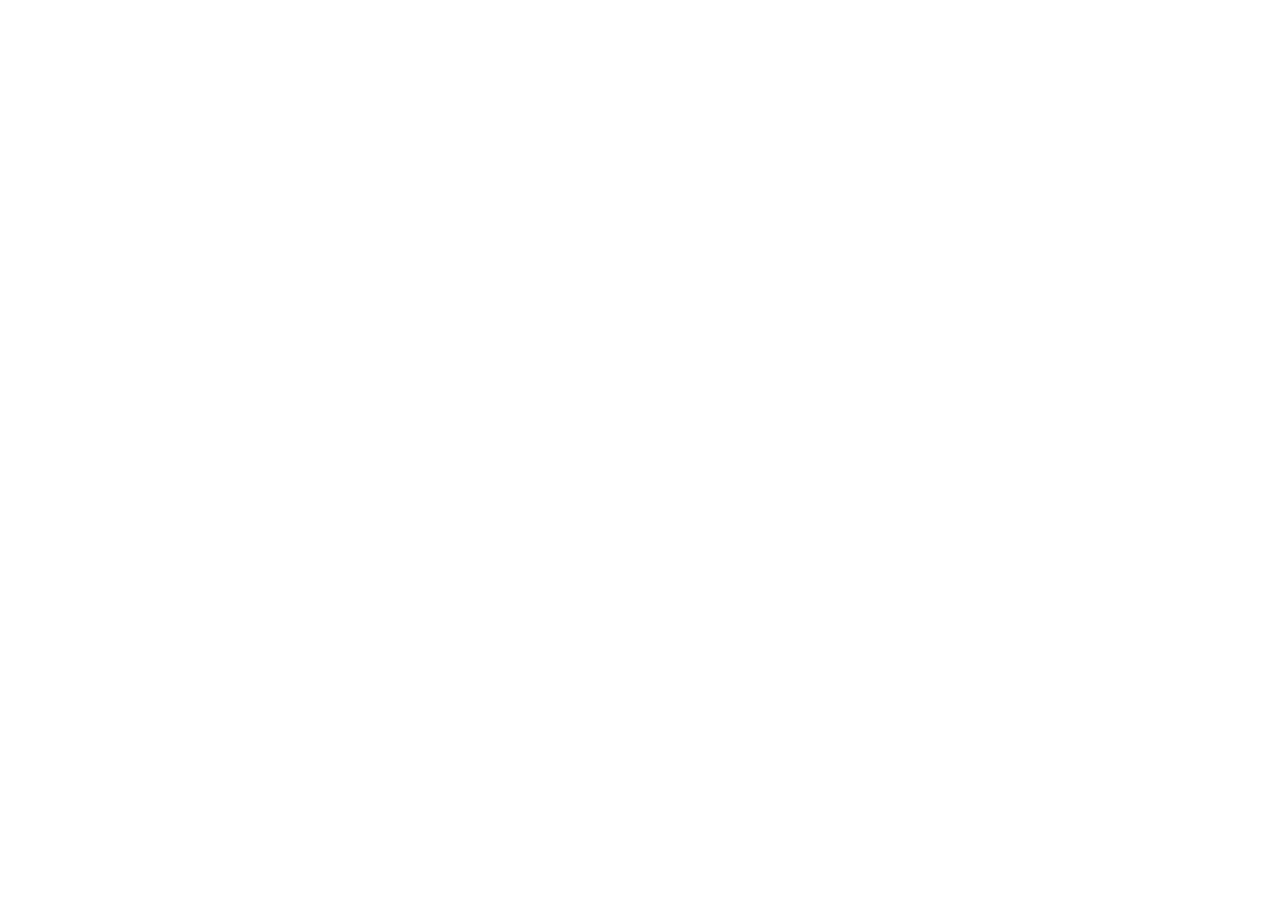
==== index.html @ 80cd497e "first commit" ====
<!DOCTYPE html>
<html lang="en">
<head>
    <meta charset="UTF-8">
    <meta name="viewport" content="width=device-width, initial-scale=1.0">
    <title>TerraMind</title>
</head>
<body>
    
</body>
</html>
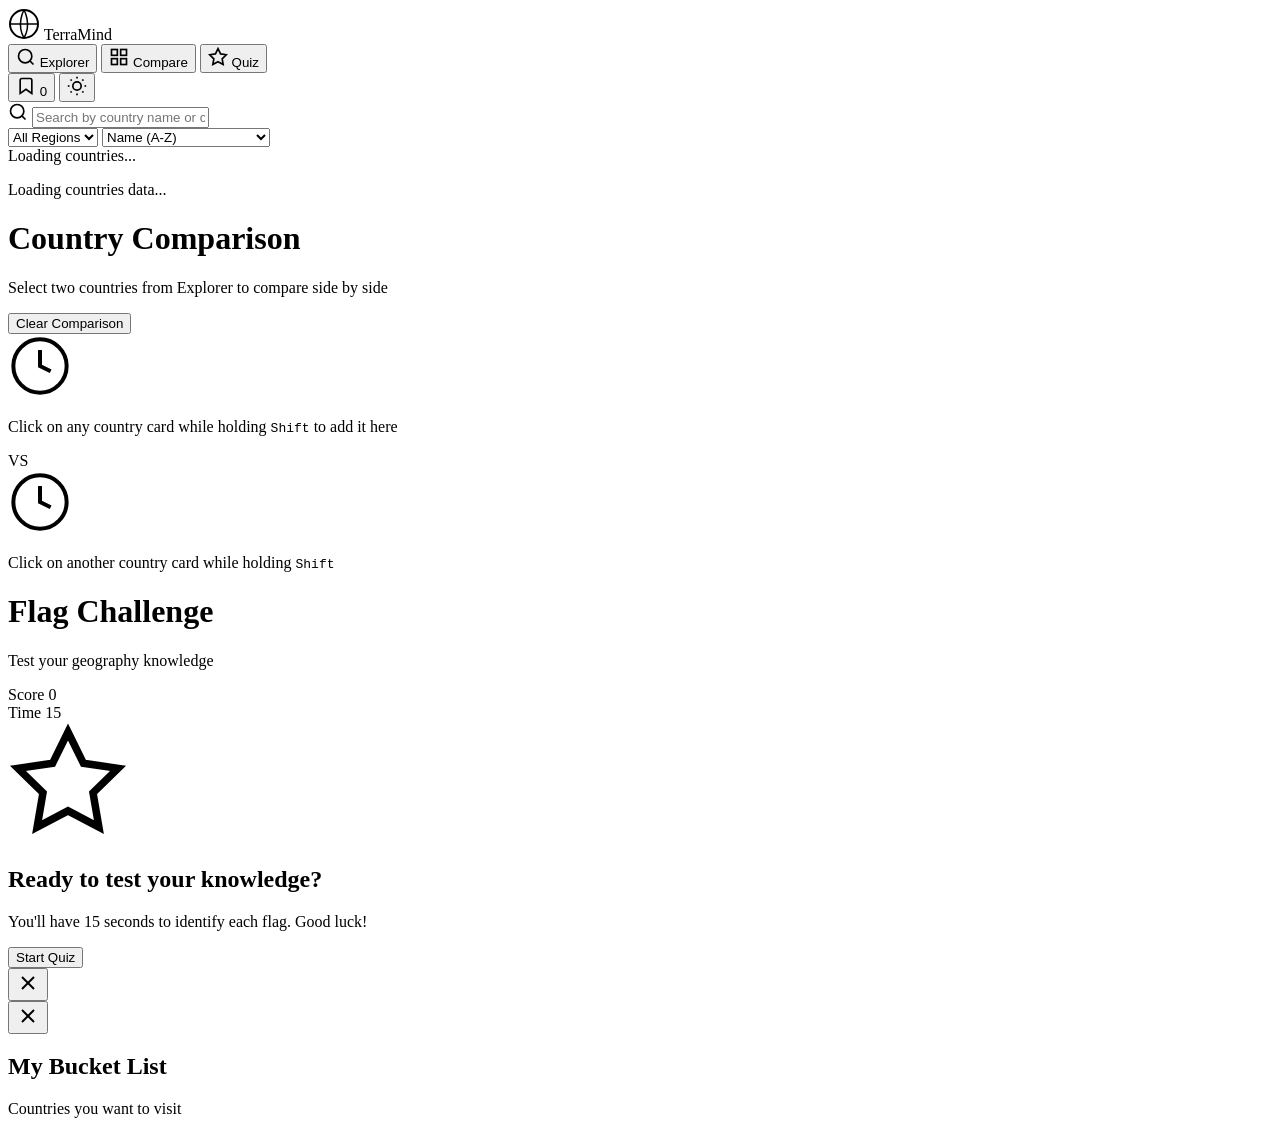
==== commit 7cbfe50c: "The HTML structure was created using AI." ====
--- a/index.html
+++ b/index.html
@@ -3,9 +3,241 @@
 <head>
     <meta charset="UTF-8">
     <meta name="viewport" content="width=device-width, initial-scale=1.0">
-    <title>TerraMind</title>
+    <title>TerraMind: Global Explorer</title>
+    <link rel="preconnect" href="https://fonts.googleapis.com">
+    <link rel="preconnect" href="https://fonts.gstatic.com" crossorigin>
+    <link href="https://fonts.googleapis.com/css2?family=Montserrat:wght@300;400;500;600;700;800&family=Merriweather:wght@300;400;700&display=swap" rel="stylesheet">
+    <link rel="icon" type="image/svg+xml" href="./assets/icon.svg">
 </head>
 <body>
-    
+    <!-- Navigation -->
+    <nav class="navbar">
+        <div class="nav-container">
+            <div class="nav-brand">
+                <svg class="brand-icon" width="32" height="32" viewBox="0 0 32 32">
+                    <circle cx="16" cy="16" r="14" stroke="currentColor" stroke-width="2" fill="none"/>
+                    <path d="M16 2 C16 2, 8 16, 16 30" stroke="currentColor" stroke-width="1.5" fill="none"/>
+                    <path d="M16 2 C16 2, 24 16, 16 30" stroke="currentColor" stroke-width="1.5" fill="none"/>
+                    <line x1="2" y1="16" x2="30" y2="16" stroke="currentColor" stroke-width="1.5"/>
+                </svg>
+                <span class="brand-name">TerraMind</span>
+            </div>
+            
+            <div class="nav-menu">
+                <button class="nav-link active" data-view="explorer">
+                    <svg width="20" height="20" viewBox="0 0 24 24" fill="none" stroke="currentColor" stroke-width="2">
+                        <circle cx="11" cy="11" r="8"></circle>
+                        <path d="m21 21-4.35-4.35"></path>
+                    </svg>
+                    Explorer
+                </button>
+                <button class="nav-link" data-view="compare">
+                    <svg width="20" height="20" viewBox="0 0 24 24" fill="none" stroke="currentColor" stroke-width="2">
+                        <rect x="3" y="3" width="7" height="7"></rect>
+                        <rect x="14" y="3" width="7" height="7"></rect>
+                        <rect x="14" y="14" width="7" height="7"></rect>
+                        <rect x="3" y="14" width="7" height="7"></rect>
+                    </svg>
+                    Compare
+                </button>
+                <button class="nav-link" data-view="quiz">
+                    <svg width="20" height="20" viewBox="0 0 24 24" fill="none" stroke="currentColor" stroke-width="2">
+                        <polygon points="12 2 15.09 8.26 22 9.27 17 14.14 18.18 21.02 12 17.77 5.82 21.02 7 14.14 2 9.27 8.91 8.26 12 2"></polygon>
+                    </svg>
+                    Quiz
+                </button>
+            </div>
+            
+            <div class="nav-actions">
+                <button class="icon-btn" id="bucketBtn" aria-label="Bucket List">
+                    <svg width="20" height="20" viewBox="0 0 24 24" fill="none" stroke="currentColor" stroke-width="2">
+                        <path d="M19 21l-7-5-7 5V5a2 2 0 0 1 2-2h10a2 2 0 0 1 2 2z"></path>
+                    </svg>
+                    <span class="badge" id="bucketCount">0</span>
+                </button>
+                <button class="icon-btn" id="themeToggle" aria-label="Toggle Theme">
+                    <svg class="sun-icon" width="20" height="20" viewBox="0 0 24 24" fill="none" stroke="currentColor" stroke-width="2">
+                        <circle cx="12" cy="12" r="5"></circle>
+                        <line x1="12" y1="1" x2="12" y2="3"></line>
+                        <line x1="12" y1="21" x2="12" y2="23"></line>
+                        <line x1="4.22" y1="4.22" x2="5.64" y2="5.64"></line>
+                        <line x1="18.36" y1="18.36" x2="19.78" y2="19.78"></line>
+                        <line x1="1" y1="12" x2="3" y2="12"></line>
+                        <line x1="21" y1="12" x2="23" y2="12"></line>
+                        <line x1="4.22" y1="19.78" x2="5.64" y2="18.36"></line>
+                        <line x1="18.36" y1="5.64" x2="19.78" y2="4.22"></line>
+                    </svg>
+                    <svg class="moon-icon" width="20" height="20" viewBox="0 0 24 24" fill="none" stroke="currentColor" stroke-width="2" style="display: none;">
+                        <path d="M21 12.79A9 9 0 1 1 11.21 3 7 7 0 0 0 21 12.79z"></path>
+                    </svg>
+                </button>
+            </div>
+        </div>
+    </nav>
+
+    <!-- Main Content -->
+    <main class="main-content">
+        <!-- Explorer View -->
+        <div class="view active" id="explorerView">
+            <!-- Filters & Search -->
+            <div class="filters-section">
+                <div class="container">
+                    <div class="search-wrapper">
+                        <svg class="search-icon" width="20" height="20" viewBox="0 0 24 24" fill="none" stroke="currentColor" stroke-width="2">
+                            <circle cx="11" cy="11" r="8"></circle>
+                            <path d="m21 21-4.35-4.35"></path>
+                        </svg>
+                        <input type="text" id="searchInput" class="search-input" placeholder="Search by country name or capital...">
+                        <button class="clear-btn" id="clearSearch" style="display: none;">
+                            <svg width="16" height="16" viewBox="0 0 24 24" fill="none" stroke="currentColor" stroke-width="2">
+                                <line x1="18" y1="6" x2="6" y2="18"></line>
+                                <line x1="6" y1="6" x2="18" y2="18"></line>
+                            </svg>
+                        </button>
+                    </div>
+                    
+                    <div class="filter-group">
+                        <select id="regionFilter" class="filter-select">
+                            <option value="">All Regions</option>
+                            <option value="Africa">Africa</option>
+                            <option value="Americas">Americas</option>
+                            <option value="Asia">Asia</option>
+                            <option value="Europe">Europe</option>
+                            <option value="Oceania">Oceania</option>
+                            <option value="Antarctic">Antarctic</option>
+                        </select>
+                        
+                        <select id="sortFilter" class="filter-select">
+                            <option value="name-asc">Name (A-Z)</option>
+                            <option value="name-desc">Name (Z-A)</option>
+                            <option value="population-desc">Population (High to Low)</option>
+                            <option value="population-asc">Population (Low to High)</option>
+                            <option value="area-desc">Area (Largest First)</option>
+                            <option value="area-asc">Area (Smallest First)</option>
+                        </select>
+                    </div>
+                </div>
+            </div>
+
+            <!-- Countries Grid -->
+            <div class="container">
+                <div class="results-info">
+                    <span id="resultsCount">Loading countries...</span>
+                </div>
+                <div id="countriesGrid" class="countries-grid">
+                    <!-- Loading State -->
+                    <div class="loading-state">
+                        <div class="loader"></div>
+                        <p>Loading countries data...</p>
+                    </div>
+                </div>
+            </div>
+        </div>
+
+        <!-- Compare View -->
+        <div class="view" id="compareView">
+            <div class="container">
+                <div class="compare-header">
+                    <h1 class="page-title">Country Comparison</h1>
+                    <p class="page-subtitle">Select two countries from Explorer to compare side by side</p>
+                    <button class="btn-secondary" id="clearCompare">Clear Comparison</button>
+                </div>
+                
+                <div class="compare-container">
+                    <div class="compare-slot" id="compareSlot1">
+                        <div class="compare-placeholder">
+                            <svg width="64" height="64" viewBox="0 0 24 24" fill="none" stroke="currentColor" stroke-width="1.5">
+                                <circle cx="12" cy="12" r="10"></circle>
+                                <path d="M12 6v6l4 2"></path>
+                            </svg>
+                            <p>Click on any country card while holding <kbd>Shift</kbd> to add it here</p>
+                        </div>
+                    </div>
+                    
+                    <div class="vs-divider">VS</div>
+                    
+                    <div class="compare-slot" id="compareSlot2">
+                        <div class="compare-placeholder">
+                            <svg width="64" height="64" viewBox="0 0 24 24" fill="none" stroke="currentColor" stroke-width="1.5">
+                                <circle cx="12" cy="12" r="10"></circle>
+                                <path d="M12 6v6l4 2"></path>
+                            </svg>
+                            <p>Click on another country card while holding <kbd>Shift</kbd></p>
+                        </div>
+                    </div>
+                </div>
+            </div>
+        </div>
+
+        <!-- Quiz View -->
+        <div class="view" id="quizView">
+            <div class="container quiz-container">
+                <div class="quiz-header">
+                    <div class="quiz-info">
+                        <h1 class="page-title">Flag Challenge</h1>
+                        <p class="page-subtitle">Test your geography knowledge</p>
+                    </div>
+                    <div class="quiz-stats">
+                        <div class="stat-item">
+                            <span class="stat-label">Score</span>
+                            <span class="stat-value" id="quizScore">0</span>
+                        </div>
+                        <div class="stat-item">
+                            <span class="stat-label">Time</span>
+                            <span class="stat-value" id="quizTimer">15</span>
+                        </div>
+                    </div>
+                </div>
+                
+                <div id="quizContent">
+                    <div class="quiz-welcome">
+                        <svg width="120" height="120" viewBox="0 0 24 24" fill="none" stroke="currentColor" stroke-width="1.5">
+                            <polygon points="12 2 15.09 8.26 22 9.27 17 14.14 18.18 21.02 12 17.77 5.82 21.02 7 14.14 2 9.27 8.91 8.26 12 2"></polygon>
+                        </svg>
+                        <h2>Ready to test your knowledge?</h2>
+                        <p>You'll have 15 seconds to identify each flag. Good luck!</p>
+                        <button class="btn-primary" id="startQuiz">Start Quiz</button>
+                    </div>
+                </div>
+            </div>
+        </div>
+    </main>
+
+    <!-- Country Detail Modal -->
+    <div class="modal" id="countryModal">
+        <div class="modal-backdrop"></div>
+        <div class="modal-content">
+            <button class="modal-close" id="modalClose">
+                <svg width="24" height="24" viewBox="0 0 24 24" fill="none" stroke="currentColor" stroke-width="2">
+                    <line x1="18" y1="6" x2="6" y2="18"></line>
+                    <line x1="6" y1="6" x2="18" y2="18"></line>
+                </svg>
+            </button>
+            <div id="modalBody"></div>
+        </div>
+    </div>
+
+    <!-- Bucket List Modal -->
+    <div class="modal" id="bucketModal">
+        <div class="modal-backdrop"></div>
+        <div class="modal-content">
+            <button class="modal-close" id="bucketModalClose">
+                <svg width="24" height="24" viewBox="0 0 24 24" fill="none" stroke="currentColor" stroke-width="2">
+                    <line x1="18" y1="6" x2="6" y2="18"></line>
+                    <line x1="6" y1="6" x2="18" y2="18"></line>
+                </svg>
+            </button>
+            <div class="modal-header">
+                <h2>My Bucket List</h2>
+                <p>Countries you want to visit</p>
+            </div>
+            <div id="bucketListContent"></div>
+        </div>
+    </div>
+
+    <!-- Toast Notifications -->
+    <div id="toastContainer" class="toast-container"></div>
+
+    <script src="script.js"></script>
 </body>
 </html>
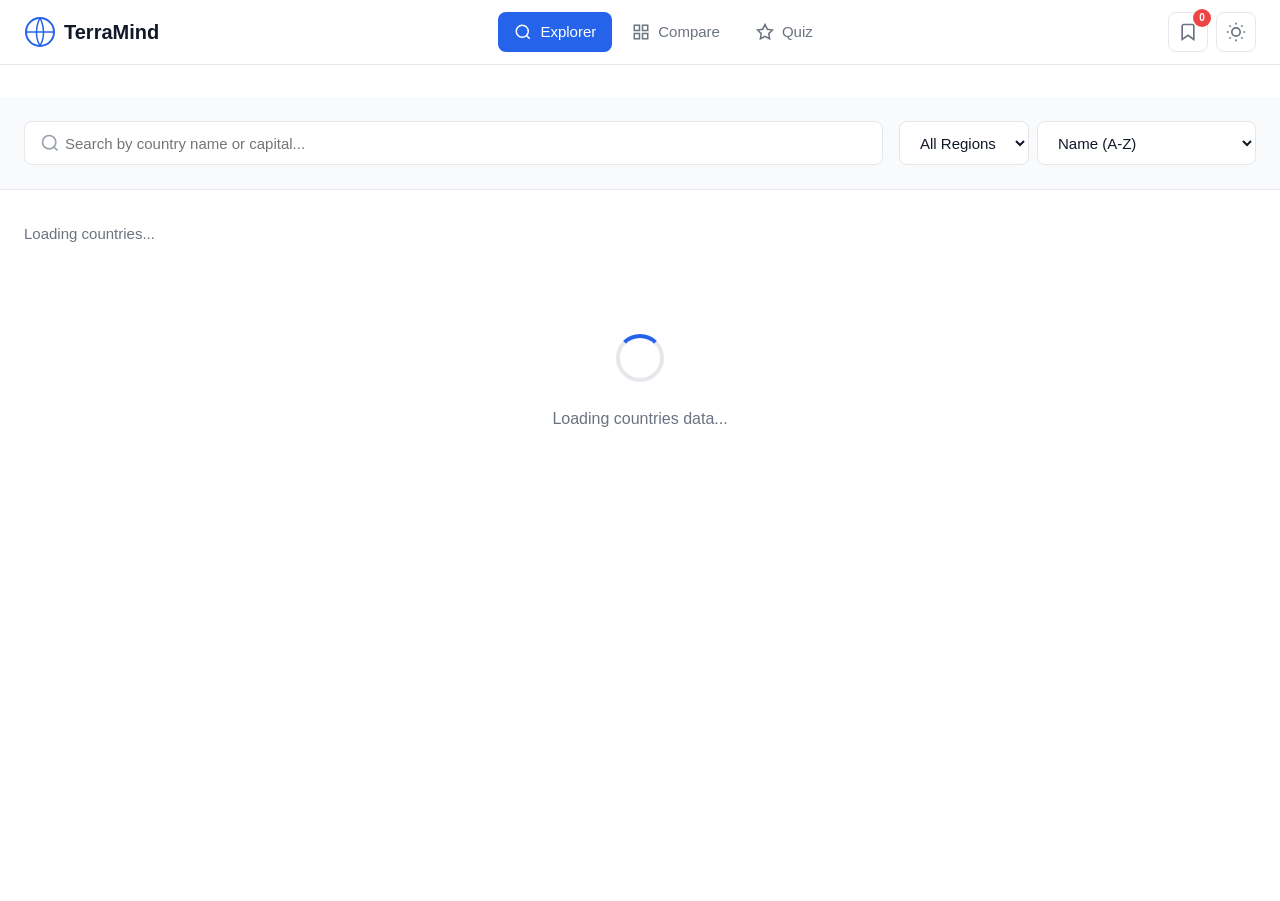
==== commit 5b6fb958: "It was prepared with css ai komeyi, a folder structure was created for css" ====
--- a/index.html
+++ b/index.html
@@ -8,6 +8,7 @@
     <link rel="preconnect" href="https://fonts.gstatic.com" crossorigin>
     <link href="https://fonts.googleapis.com/css2?family=Montserrat:wght@300;400;500;600;700;800&family=Merriweather:wght@300;400;700&display=swap" rel="stylesheet">
     <link rel="icon" type="image/svg+xml" href="./assets/icon.svg">
+    <link rel="stylesheet" href="./assets/css/main.css">
 </head>
 <body>
     <!-- Navigation -->
--- a/assets/css/main.css
+++ b/assets/css/main.css
@@ -0,0 +1,511 @@
+@import url("./reset.css");
+@import url("./variables.css");
+@import url("./components/cards.css");
+@import url("./components/modals.css");
+@import url("./components/quiz.css");
+
+/* Navbar */
+.navbar {
+    position: sticky;
+    top: 0;
+    z-index: 1000;
+    background-color: var(--color-bg);
+    border-bottom: 1px solid var(--color-border);
+    backdrop-filter: blur(10px);
+    background-color: rgba(255, 255, 255, 0.95);
+}
+
+[data-theme="dark"] .navbar {
+    background-color: rgba(15, 23, 42, 0.95);
+}
+
+.nav-container {
+    max-width: 1400px;
+    margin: 0 auto;
+    padding: 0 var(--spacing-lg);
+    display: flex;
+    align-items: center;
+    justify-content: space-between;
+    height: 64px;
+}
+
+.nav-brand {
+    display: flex;
+    align-items: center;
+    gap: var(--spacing-sm);
+    font-weight: 700;
+    font-size: 1.25rem;
+    color: var(--color-text-primary);
+}
+
+.brand-icon {
+    color: var(--color-primary);
+}
+
+.nav-menu {
+    display: flex;
+    gap: var(--spacing-xs);
+}
+
+.nav-link {
+    display: flex;
+    align-items: center;
+    gap: var(--spacing-sm);
+    padding: var(--spacing-sm) var(--spacing-md);
+    background: none;
+    border: none;
+    border-radius: var(--radius-md);
+    color: var(--color-text-secondary);
+    font-family: var(--font-sans);
+    font-size: 0.9375rem;
+    font-weight: 500;
+    cursor: pointer;
+    transition: all var(--transition-fast);
+}
+
+.nav-link:hover {
+    background-color: var(--color-bg-tertiary);
+    color: var(--color-text-primary);
+}
+
+.nav-link.active {
+    background-color: var(--color-primary);
+    color: white;
+}
+
+.nav-link svg {
+    width: 18px;
+    height: 18px;
+}
+
+.nav-actions {
+    display: flex;
+    gap: var(--spacing-sm);
+    align-items: center;
+}
+
+.icon-btn {
+    position: relative;
+    display: flex;
+    align-items: center;
+    justify-content: center;
+    width: 40px;
+    height: 40px;
+    background: none;
+    border: 1px solid var(--color-border);
+    border-radius: var(--radius-md);
+    color: var(--color-text-secondary);
+    cursor: pointer;
+    transition: all var(--transition-fast);
+}
+
+.icon-btn:hover {
+    background-color: var(--color-bg-tertiary);
+    border-color: var(--color-border-dark);
+    color: var(--color-text-primary);
+}
+
+.badge {
+    position: absolute;
+    top: -4px;
+    right: -4px;
+    min-width: 18px;
+    height: 18px;
+    padding: 0 4px;
+    background-color: var(--color-error);
+    color: white;
+    font-size: 0.625rem;
+    font-weight: 700;
+    border-radius: var(--radius-full);
+    display: flex;
+    align-items: center;
+    justify-content: center;
+}
+
+/* Main Content */
+.main-content {
+    min-height: calc(100vh - 64px);
+    padding: var(--spacing-xl) 0;
+}
+
+.container {
+    max-width: 1400px;
+    margin: 0 auto;
+    padding: 0 var(--spacing-lg);
+}
+
+.view {
+    display: none;
+}
+
+.view.active {
+    display: block;
+    animation: fadeIn 0.3s ease;
+}
+
+@keyframes fadeIn {
+    from {
+        opacity: 0;
+        transform: translateY(10px);
+    }
+    to {
+        opacity: 1;
+        transform: translateY(0);
+    }
+}
+
+/* Filters Section */
+.filters-section {
+    background-color: var(--color-bg-secondary);
+    border-bottom: 1px solid var(--color-border);
+    padding: var(--spacing-lg) 0;
+    margin-bottom: var(--spacing-xl);
+}
+
+.filters-section .container {
+    display: flex;
+    gap: var(--spacing-md);
+    flex-wrap: wrap;
+}
+
+.search-wrapper {
+    position: relative;
+    flex: 1;
+    min-width: 300px;
+}
+
+.search-icon {
+    position: absolute;
+    left: var(--spacing-md);
+    top: 50%;
+    transform: translateY(-50%);
+    color: var(--color-text-tertiary);
+    pointer-events: none;
+}
+
+.search-input {
+    width: 100%;
+    height: 44px;
+    padding: 0 var(--spacing-md) 0 calc(var(--spacing-md) * 2.5);
+    background-color: var(--color-bg);
+    border: 1px solid var(--color-border);
+    border-radius: var(--radius-md);
+    color: var(--color-text-primary);
+    font-family: var(--font-sans);
+    font-size: 0.9375rem;
+    transition: all var(--transition-fast);
+}
+
+.search-input:focus {
+    outline: none;
+    border-color: var(--color-primary);
+    box-shadow: 0 0 0 3px rgba(37, 99, 235, 0.1);
+}
+
+.clear-btn {
+    position: absolute;
+    right: var(--spacing-sm);
+    top: 50%;
+    transform: translateY(-50%);
+    width: 32px;
+    height: 32px;
+    display: flex;
+    align-items: center;
+    justify-content: center;
+    background: none;
+    border: none;
+    border-radius: var(--radius-sm);
+    color: var(--color-text-tertiary);
+    cursor: pointer;
+    transition: all var(--transition-fast);
+}
+
+.clear-btn:hover {
+    background-color: var(--color-bg-tertiary);
+    color: var(--color-text-primary);
+}
+
+.filter-group {
+    display: flex;
+    gap: var(--spacing-sm);
+}
+
+.filter-select {
+    height: 44px;
+    padding: 0 var(--spacing-md);
+    background-color: var(--color-bg);
+    border: 1px solid var(--color-border);
+    border-radius: var(--radius-md);
+    color: var(--color-text-primary);
+    font-family: var(--font-sans);
+    font-size: 0.9375rem;
+    cursor: pointer;
+    transition: all var(--transition-fast);
+}
+
+.filter-select:focus {
+    outline: none;
+    border-color: var(--color-primary);
+    box-shadow: 0 0 0 3px rgba(37, 99, 235, 0.1);
+}
+
+/* Results Info */
+.results-info {
+    margin-bottom: var(--spacing-lg);
+    color: var(--color-text-secondary);
+    font-size: 0.9375rem;
+}
+
+/* Empty State */
+.empty-state {
+    grid-column: 1 / -1;
+    text-align: center;
+    padding: var(--spacing-3xl);
+}
+
+.empty-state svg {
+    color: var(--color-text-tertiary);
+    margin-bottom: var(--spacing-lg);
+}
+
+.empty-state h3 {
+    font-size: 1.25rem;
+    font-weight: 600;
+    color: var(--color-text-primary);
+    margin-bottom: var(--spacing-sm);
+}
+
+.empty-state p {
+    color: var(--color-text-secondary);
+}
+
+/* Compare View */
+.compare-header {
+    text-align: center;
+    margin-bottom: var(--spacing-2xl);
+}
+
+.page-title {
+    font-size: 2.25rem;
+    font-weight: 800;
+    margin-bottom: var(--spacing-sm);
+}
+
+.page-subtitle {
+    font-size: 1.125rem;
+    color: var(--color-text-secondary);
+    margin-bottom: var(--spacing-lg);
+}
+
+.compare-container {
+    display: grid;
+    grid-template-columns: 1fr auto 1fr;
+    gap: var(--spacing-xl);
+    align-items: start;
+}
+
+.compare-slot {
+    background-color: var(--color-bg-secondary);
+    border: 2px dashed var(--color-border);
+    border-radius: var(--radius-xl);
+    padding: var(--spacing-2xl);
+    min-height: 500px;
+}
+
+.compare-placeholder {
+    display: flex;
+    flex-direction: column;
+    align-items: center;
+    justify-content: center;
+    height: 100%;
+    text-align: center;
+    color: var(--color-text-tertiary);
+}
+
+.compare-placeholder svg {
+    margin-bottom: var(--spacing-lg);
+}
+
+.compare-placeholder kbd {
+    padding: var(--spacing-xs) var(--spacing-sm);
+    background-color: var(--color-bg-tertiary);
+    border: 1px solid var(--color-border);
+    border-radius: var(--radius-sm);
+    font-family: var(--font-sans);
+    font-size: 0.875rem;
+    font-weight: 600;
+}
+
+.vs-divider {
+    align-self: center;
+    width: 64px;
+    height: 64px;
+    display: flex;
+    align-items: center;
+    justify-content: center;
+    background: linear-gradient(135deg, var(--color-primary), var(--color-info));
+    color: white;
+    font-size: 1.5rem;
+    font-weight: 800;
+    border-radius: 50%;
+    box-shadow: var(--shadow-lg);
+}
+
+/* Buttons */
+.btn-primary,
+.btn-secondary {
+    padding: var(--spacing-md) var(--spacing-xl);
+    border: none;
+    border-radius: var(--radius-md);
+    font-family: var(--font-sans);
+    font-size: 1rem;
+    font-weight: 600;
+    cursor: pointer;
+    transition: all var(--transition-fast);
+}
+
+.btn-primary {
+    background-color: var(--color-primary);
+    color: white;
+}
+
+.btn-primary:hover {
+    background-color: var(--color-primary-dark);
+    transform: translateY(-2px);
+    box-shadow: var(--shadow-lg);
+}
+
+.btn-secondary {
+    background-color: var(--color-bg-secondary);
+    color: var(--color-text-primary);
+    border: 1px solid var(--color-border);
+}
+
+.btn-secondary:hover {
+    background-color: var(--color-bg-tertiary);
+    border-color: var(--color-border-dark);
+}
+
+/* Toast Notifications */
+.toast-container {
+    position: fixed;
+    bottom: var(--spacing-xl);
+    right: var(--spacing-xl);
+    z-index: 3000;
+    display: flex;
+    flex-direction: column;
+    gap: var(--spacing-sm);
+}
+
+.toast {
+    min-width: 300px;
+    padding: var(--spacing-md) var(--spacing-lg);
+    background-color: var(--color-bg);
+    border: 1px solid var(--color-border);
+    border-radius: var(--radius-lg);
+    box-shadow: var(--shadow-xl);
+    display: flex;
+    align-items: center;
+    gap: var(--spacing-md);
+    animation: slideInRight 0.3s ease;
+}
+
+@keyframes slideInRight {
+    from {
+        opacity: 0;
+        transform: translateX(100px);
+    }
+    to {
+        opacity: 1;
+        transform: translateX(0);
+    }
+}
+
+.toast.success { border-left: 4px solid var(--color-success); }
+.toast.error { border-left: 4px solid var(--color-error); }
+.toast.info { border-left: 4px solid var(--color-info); }
+
+.toast-message {
+    flex: 1;
+    font-size: 0.9375rem;
+    font-weight: 500;
+}
+
+/* Responsive Design */
+@media (max-width: 1024px) {
+    .compare-container {
+        grid-template-columns: 1fr;
+    }
+    
+    .vs-divider {
+        justify-self: center;
+        margin: var(--spacing-lg) 0;
+    }
+}
+
+@media (max-width: 768px) {
+    .nav-container {
+        flex-wrap: wrap;
+        height: auto;
+        padding: var(--spacing-md);
+    }
+    
+    .nav-menu {
+        order: 3;
+        width: 100%;
+        margin-top: var(--spacing-md);
+        justify-content: space-around;
+    }
+    
+    .nav-link {
+        flex: 1;
+        justify-content: center;
+    }
+    
+    .countries-grid {
+        grid-template-columns: 1fr;
+    }
+    
+    .filters-section .container {
+        flex-direction: column;
+    }
+    
+    .search-wrapper {
+        min-width: 100%;
+    }
+    
+    .filter-group {
+        width: 100%;
+    }
+    
+    .filter-select {
+        flex: 1;
+    }
+    
+    .quiz-options {
+        grid-template-columns: 1fr;
+    }
+    
+    .modal-content {
+        max-height: 100vh;
+        border-radius: 0;
+    }
+    
+    .toast-container {
+        left: var(--spacing-md);
+        right: var(--spacing-md);
+    }
+    
+    .toast {
+        min-width: auto;
+    }
+}
+
+/* Utility Classes */
+.text-center { text-align: center; }
+.mt-1 { margin-top: var(--spacing-sm); }
+.mt-2 { margin-top: var(--spacing-md); }
+.mt-3 { margin-top: var(--spacing-lg); }
+.mb-1 { margin-bottom: var(--spacing-sm); }
+.mb-2 { margin-bottom: var(--spacing-md); }
+.mb-3 { margin-bottom: var(--spacing-lg); }
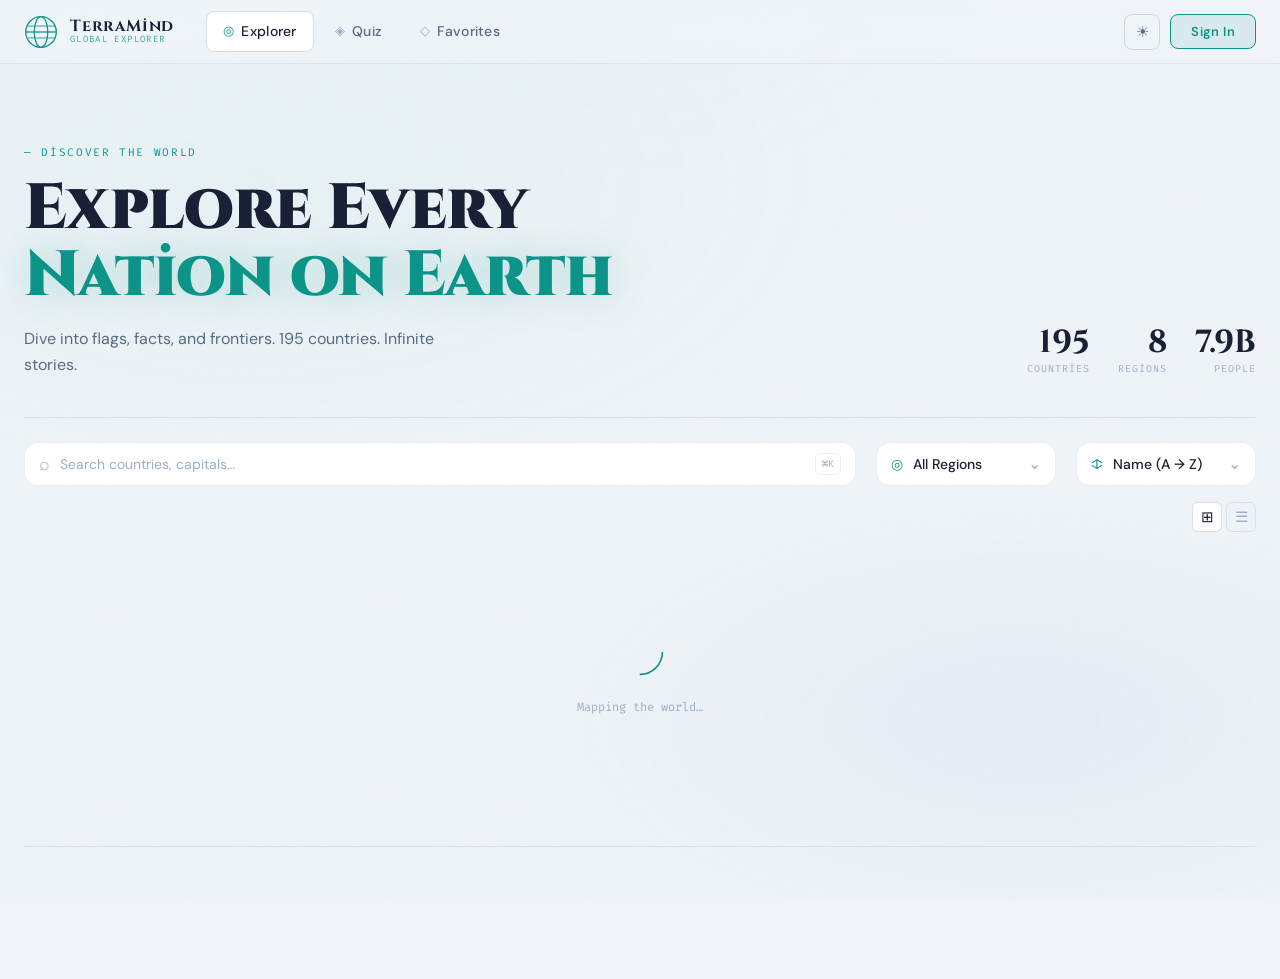
==== commit c5643982: "The folder structure has been created and the HTML and CSS structures are ready." ====
--- a/index.html
+++ b/index.html
@@ -1,244 +1,289 @@
 <!DOCTYPE html>
-<html lang="en">
+<html lang="az">
 <head>
-    <meta charset="UTF-8">
-    <meta name="viewport" content="width=device-width, initial-scale=1.0">
-    <title>TerraMind: Global Explorer</title>
-    <link rel="preconnect" href="https://fonts.googleapis.com">
-    <link rel="preconnect" href="https://fonts.gstatic.com" crossorigin>
-    <link href="https://fonts.googleapis.com/css2?family=Montserrat:wght@300;400;500;600;700;800&family=Merriweather:wght@300;400;700&display=swap" rel="stylesheet">
-    <link rel="icon" type="image/svg+xml" href="./assets/icon.svg">
-    <link rel="stylesheet" href="./assets/css/main.css">
+  <meta charset="UTF-8">
+  <meta name="viewport" content="width=device-width, initial-scale=1.0">
+  <title>TerraMind: Explorer</title>
+  <link rel="preconnect" href="https://fonts.googleapis.com">
+  <link href="https://fonts.googleapis.com/css2?family=Cinzel:wght@400;600;700;900&family=DM+Sans:ital,wght@0,300;0,400;0,500;1,300&family=Fira+Code:wght@300;400&display=swap" rel="stylesheet">
+  <link rel="stylesheet" href="./assets/css/style.css">
+  <link rel="icon" href="./assets/images/logo.svg" type="image/svg+xml">
 </head>
 <body>
-    <!-- Navigation -->
-    <nav class="navbar">
-        <div class="nav-container">
-            <div class="nav-brand">
-                <svg class="brand-icon" width="32" height="32" viewBox="0 0 32 32">
-                    <circle cx="16" cy="16" r="14" stroke="currentColor" stroke-width="2" fill="none"/>
-                    <path d="M16 2 C16 2, 8 16, 16 30" stroke="currentColor" stroke-width="1.5" fill="none"/>
-                    <path d="M16 2 C16 2, 24 16, 16 30" stroke="currentColor" stroke-width="1.5" fill="none"/>
-                    <line x1="2" y1="16" x2="30" y2="16" stroke="currentColor" stroke-width="1.5"/>
-                </svg>
-                <span class="brand-name">TerraMind</span>
-            </div>
-            
-            <div class="nav-menu">
-                <button class="nav-link active" data-view="explorer">
-                    <svg width="20" height="20" viewBox="0 0 24 24" fill="none" stroke="currentColor" stroke-width="2">
-                        <circle cx="11" cy="11" r="8"></circle>
-                        <path d="m21 21-4.35-4.35"></path>
-                    </svg>
-                    Explorer
-                </button>
-                <button class="nav-link" data-view="compare">
-                    <svg width="20" height="20" viewBox="0 0 24 24" fill="none" stroke="currentColor" stroke-width="2">
-                        <rect x="3" y="3" width="7" height="7"></rect>
-                        <rect x="14" y="3" width="7" height="7"></rect>
-                        <rect x="14" y="14" width="7" height="7"></rect>
-                        <rect x="3" y="14" width="7" height="7"></rect>
-                    </svg>
-                    Compare
-                </button>
-                <button class="nav-link" data-view="quiz">
-                    <svg width="20" height="20" viewBox="0 0 24 24" fill="none" stroke="currentColor" stroke-width="2">
-                        <polygon points="12 2 15.09 8.26 22 9.27 17 14.14 18.18 21.02 12 17.77 5.82 21.02 7 14.14 2 9.27 8.91 8.26 12 2"></polygon>
-                    </svg>
-                    Quiz
-                </button>
-            </div>
-            
-            <div class="nav-actions">
-                <button class="icon-btn" id="bucketBtn" aria-label="Bucket List">
-                    <svg width="20" height="20" viewBox="0 0 24 24" fill="none" stroke="currentColor" stroke-width="2">
-                        <path d="M19 21l-7-5-7 5V5a2 2 0 0 1 2-2h10a2 2 0 0 1 2 2z"></path>
-                    </svg>
-                    <span class="badge" id="bucketCount">0</span>
-                </button>
-                <button class="icon-btn" id="themeToggle" aria-label="Toggle Theme">
-                    <svg class="sun-icon" width="20" height="20" viewBox="0 0 24 24" fill="none" stroke="currentColor" stroke-width="2">
-                        <circle cx="12" cy="12" r="5"></circle>
-                        <line x1="12" y1="1" x2="12" y2="3"></line>
-                        <line x1="12" y1="21" x2="12" y2="23"></line>
-                        <line x1="4.22" y1="4.22" x2="5.64" y2="5.64"></line>
-                        <line x1="18.36" y1="18.36" x2="19.78" y2="19.78"></line>
-                        <line x1="1" y1="12" x2="3" y2="12"></line>
-                        <line x1="21" y1="12" x2="23" y2="12"></line>
-                        <line x1="4.22" y1="19.78" x2="5.64" y2="18.36"></line>
-                        <line x1="18.36" y1="5.64" x2="19.78" y2="4.22"></line>
-                    </svg>
-                    <svg class="moon-icon" width="20" height="20" viewBox="0 0 24 24" fill="none" stroke="currentColor" stroke-width="2" style="display: none;">
-                        <path d="M21 12.79A9 9 0 1 1 11.21 3 7 7 0 0 0 21 12.79z"></path>
-                    </svg>
-                </button>
-            </div>
+
+<!-- DYNAMIC BACKGROUND -->
+<div id="dynamic-bg">
+  <div class="bg-layer bg-layer-1"></div>
+  <div class="bg-layer bg-layer-2"></div>
+  <div class="bg-layer bg-layer-3"></div>
+  <div class="noise-overlay"></div>
+  <div class="grid-overlay"></div>
+</div>
+
+<!-- HEADER -->
+<header id="main-header">
+  <div class="header-inner">
+    <div class="logo-wrap">
+      <div class="logo-icon">
+        <svg viewBox="0 0 40 40" fill="none">
+          <circle cx="20" cy="20" r="18" stroke="currentColor" stroke-width="1.5"/>
+          <ellipse cx="20" cy="20" rx="8" ry="18" stroke="currentColor" stroke-width="1.5"/>
+          <line x1="2" y1="20" x2="38" y2="20" stroke="currentColor" stroke-width="1.5"/>
+          <line x1="4" y1="13" x2="36" y2="13" stroke="currentColor" stroke-width="1"/>
+          <line x1="4" y1="27" x2="36" y2="27" stroke="currentColor" stroke-width="1"/>
+        </svg>
+      </div>
+      <div class="logo-text">
+        <span class="logo-main">TerraMind</span>
+        <span class="logo-sub">Global Explorer</span>
+      </div>
+    </div>
+
+    <nav class="main-nav">
+      <a class="nav-btn active" href="index.html">
+        <span class="nav-icon">◎</span> Explorer
+      </a>
+      <a class="nav-btn" href="quiz.html">
+        <span class="nav-icon">◈</span> Quiz
+      </a>
+      <a class="nav-btn" href="favorites.html">
+        <span class="nav-icon">◇</span> Favorites
+      </a>
+    </nav>
+
+    <div class="header-actions">
+      <button class="theme-toggle">
+        <span id="theme-icon">☀</span>
+      </button>
+      <button class="auth-btn" id="auth-btn" onclick="showAuthModal()">
+        <span>Sign In</span>
+      </button>
+    </div>
+  </div>
+</header>
+
+<!-- EXPLORE PAGE -->
+<div class="page-wrapper">
+  <section class="hero-section">
+    <div class="hero-content">
+      <p class="hero-tag">— Discover the World</p>
+      <h1 class="hero-title">
+        Explore Every<br><em>Nation on Earth</em>
+      </h1>
+      <p class="hero-desc">Dive into flags, facts, and frontiers. 195 countries. Infinite stories.</p>
+    </div>
+    <div class="hero-stats" id="hero-stats">
+      <div class="stat-item">
+        <span class="stat-num" id="stat-countries">195</span>
+        <span class="stat-label">Countries</span>
+      </div>
+      <div class="stat-item">
+        <span class="stat-num">8</span>
+        <span class="stat-label">Regions</span>
+      </div>
+      <div class="stat-item">
+        <span class="stat-num">7.9B</span>
+        <span class="stat-label">People</span>
+      </div>
+    </div>
+  </section>
+
+  <!-- SEARCH & FILTERS -->
+  <div class="controls-bar">
+    <div class="search-wrap">
+      <span class="search-icon">⌕</span>
+      <input type="text" id="search-input" placeholder="Search countries, capitals…">
+      <kbd class="search-kbd">⌘K</kbd>
+    </div>
+    <div class="select-wrap">
+      <span class="select-icon">◎</span>
+      <select id="region-select" onchange="setRegion(this.value)">
+        <option value="all">All Regions</option>
+        <option value="Africa">Africa</option>
+        <option value="Americas">Americas</option>
+        <option value="Asia">Asia</option>
+        <option value="Europe">Europe</option>
+        <option value="Oceania">Oceania</option>
+        <option value="Antarctic">Antarctic</option>
+      </select>
+      <span class="select-arrow">⌄</span>
+    </div>
+    <div class="select-wrap">
+      <span class="select-icon">↕</span>
+      <select id="sort-select" onchange="setSorting(this.value)">
+        <option value="name">Name (A → Z)</option>
+        <option value="population">Population</option>
+        <option value="area">Area</option>
+      </select>
+      <span class="select-arrow">⌄</span>
+    </div>
+  </div>
+
+  <!-- RESULTS META -->
+  <div class="results-meta">
+    <span id="results-count"></span>
+    <div class="view-toggle">
+      <button class="view-btn active" onclick="setView('grid')" title="Grid">⊞</button>
+      <button class="view-btn" onclick="setView('list')" title="List">☰</button>
+    </div>
+  </div>
+
+  <!-- COUNTRIES GRID -->
+  <div id="countries-grid" class="countries-grid">
+    <div class="loading-state">
+      <div class="loader-globe">
+        <svg viewBox="0 0 60 60">
+          <circle cx="30" cy="30" r="28" stroke="currentColor" stroke-width="2" fill="none" stroke-dasharray="44 132" class="spin"/>
+        </svg>
+      </div>
+      <p>Mapping the world…</p>
+    </div>
+  </div>
+
+  <div id="pagination-wrap" class="pagination-container"></div>
+</div>
+
+<!-- COUNTRY MODAL -->
+<div id="country-modal" class="modal-overlay" onclick="closeModalOutside(event)">
+  <div class="modal-box" id="modal-box">
+    <button class="modal-close" onclick="closeModal()">✕</button>
+    <div class="modal-flag-header" id="modal-flag-header">
+      <img id="modal-flag" src="" alt="Flag">
+      <div class="modal-flag-gradient"></div>
+    </div>
+    <div class="modal-body">
+      <div class="modal-title-row">
+        <div>
+          <h2 id="modal-country-name"></h2>
+          <p id="modal-native-name" class="modal-native"></p>
         </div>
-    </nav>
-
-    <!-- Main Content -->
-    <main class="main-content">
-        <!-- Explorer View -->
-        <div class="view active" id="explorerView">
-            <!-- Filters & Search -->
-            <div class="filters-section">
-                <div class="container">
-                    <div class="search-wrapper">
-                        <svg class="search-icon" width="20" height="20" viewBox="0 0 24 24" fill="none" stroke="currentColor" stroke-width="2">
-                            <circle cx="11" cy="11" r="8"></circle>
-                            <path d="m21 21-4.35-4.35"></path>
-                        </svg>
-                        <input type="text" id="searchInput" class="search-input" placeholder="Search by country name or capital...">
-                        <button class="clear-btn" id="clearSearch" style="display: none;">
-                            <svg width="16" height="16" viewBox="0 0 24 24" fill="none" stroke="currentColor" stroke-width="2">
-                                <line x1="18" y1="6" x2="6" y2="18"></line>
-                                <line x1="6" y1="6" x2="18" y2="18"></line>
-                            </svg>
-                        </button>
-                    </div>
-                    
-                    <div class="filter-group">
-                        <select id="regionFilter" class="filter-select">
-                            <option value="">All Regions</option>
-                            <option value="Africa">Africa</option>
-                            <option value="Americas">Americas</option>
-                            <option value="Asia">Asia</option>
-                            <option value="Europe">Europe</option>
-                            <option value="Oceania">Oceania</option>
-                            <option value="Antarctic">Antarctic</option>
-                        </select>
-                        
-                        <select id="sortFilter" class="filter-select">
-                            <option value="name-asc">Name (A-Z)</option>
-                            <option value="name-desc">Name (Z-A)</option>
-                            <option value="population-desc">Population (High to Low)</option>
-                            <option value="population-asc">Population (Low to High)</option>
-                            <option value="area-desc">Area (Largest First)</option>
-                            <option value="area-asc">Area (Smallest First)</option>
-                        </select>
-                    </div>
-                </div>
-            </div>
-
-            <!-- Countries Grid -->
-            <div class="container">
-                <div class="results-info">
-                    <span id="resultsCount">Loading countries...</span>
-                </div>
-                <div id="countriesGrid" class="countries-grid">
-                    <!-- Loading State -->
-                    <div class="loading-state">
-                        <div class="loader"></div>
-                        <p>Loading countries data...</p>
-                    </div>
-                </div>
-            </div>
+        <button class="fav-btn" id="modal-fav-btn" onclick="toggleFavoriteFromModal()">
+          <span>♡</span>
+        </button>
+      </div>
+      <div class="modal-tags" id="modal-tags"></div>
+      <div class="modal-info-grid" id="modal-info-grid"></div>
+      <div class="modal-section" id="neighbors-section">
+        <h4 class="section-title">Neighboring Countries</h4>
+        <div class="neighbors-list" id="neighbors-list"></div>
+      </div>
+      <div class="modal-actions">
+        <button class="btn-primary modal-detail-btn" onclick="openDetailPage()">
+          View Full Profile →
+        </button>
+      </div>
+    </div>
+  </div>
+</div>
+
+<!-- DETAIL PAGE -->
+<div id="detail-page" class="detail-overlay">
+  <div class="detail-container">
+    <button class="detail-back" onclick="closeDetailPage()">← Back to Explorer</button>
+    <div class="detail-hero" id="detail-hero">
+      <img id="detail-flag" src="" alt="">
+      <div class="detail-hero-info">
+        <p id="detail-region-tag" class="region-tag"></p>
+        <h1 id="detail-name"></h1>
+        <p id="detail-native" class="detail-native"></p>
+      </div>
+    </div>
+    <div class="detail-content">
+      <div class="detail-grid" id="detail-grid"></div>
+      <div class="detail-section" id="detail-languages-section">
+        <h3>Languages</h3>
+        <div class="tag-list" id="detail-languages"></div>
+      </div>
+      <div class="detail-section" id="detail-currencies-section">
+        <h3>Currencies</h3>
+        <div class="tag-list" id="detail-currencies"></div>
+      </div>
+      <div class="detail-section" id="detail-timezones-section">
+        <h3>Time Zones</h3>
+        <div class="tag-list" id="detail-timezones"></div>
+      </div>
+      <div class="detail-section" id="detail-borders-section">
+        <h3>Bordering Countries</h3>
+        <div class="neighbors-list" id="detail-borders"></div>
+      </div>
+      <div class="detail-section" id="detail-map-section">
+        <h3>Location</h3>
+        <div class="map-embed-wrap">
+          <a id="detail-map-link" href="#" target="_blank" class="map-link-btn">Open in Maps →</a>
         </div>
-
-        <!-- Compare View -->
-        <div class="view" id="compareView">
-            <div class="container">
-                <div class="compare-header">
-                    <h1 class="page-title">Country Comparison</h1>
-                    <p class="page-subtitle">Select two countries from Explorer to compare side by side</p>
-                    <button class="btn-secondary" id="clearCompare">Clear Comparison</button>
-                </div>
-                
-                <div class="compare-container">
-                    <div class="compare-slot" id="compareSlot1">
-                        <div class="compare-placeholder">
-                            <svg width="64" height="64" viewBox="0 0 24 24" fill="none" stroke="currentColor" stroke-width="1.5">
-                                <circle cx="12" cy="12" r="10"></circle>
-                                <path d="M12 6v6l4 2"></path>
-                            </svg>
-                            <p>Click on any country card while holding <kbd>Shift</kbd> to add it here</p>
-                        </div>
-                    </div>
-                    
-                    <div class="vs-divider">VS</div>
-                    
-                    <div class="compare-slot" id="compareSlot2">
-                        <div class="compare-placeholder">
-                            <svg width="64" height="64" viewBox="0 0 24 24" fill="none" stroke="currentColor" stroke-width="1.5">
-                                <circle cx="12" cy="12" r="10"></circle>
-                                <path d="M12 6v6l4 2"></path>
-                            </svg>
-                            <p>Click on another country card while holding <kbd>Shift</kbd></p>
-                        </div>
-                    </div>
-                </div>
-            </div>
-        </div>
-
-        <!-- Quiz View -->
-        <div class="view" id="quizView">
-            <div class="container quiz-container">
-                <div class="quiz-header">
-                    <div class="quiz-info">
-                        <h1 class="page-title">Flag Challenge</h1>
-                        <p class="page-subtitle">Test your geography knowledge</p>
-                    </div>
-                    <div class="quiz-stats">
-                        <div class="stat-item">
-                            <span class="stat-label">Score</span>
-                            <span class="stat-value" id="quizScore">0</span>
-                        </div>
-                        <div class="stat-item">
-                            <span class="stat-label">Time</span>
-                            <span class="stat-value" id="quizTimer">15</span>
-                        </div>
-                    </div>
-                </div>
-                
-                <div id="quizContent">
-                    <div class="quiz-welcome">
-                        <svg width="120" height="120" viewBox="0 0 24 24" fill="none" stroke="currentColor" stroke-width="1.5">
-                            <polygon points="12 2 15.09 8.26 22 9.27 17 14.14 18.18 21.02 12 17.77 5.82 21.02 7 14.14 2 9.27 8.91 8.26 12 2"></polygon>
-                        </svg>
-                        <h2>Ready to test your knowledge?</h2>
-                        <p>You'll have 15 seconds to identify each flag. Good luck!</p>
-                        <button class="btn-primary" id="startQuiz">Start Quiz</button>
-                    </div>
-                </div>
-            </div>
-        </div>
-    </main>
-
-    <!-- Country Detail Modal -->
-    <div class="modal" id="countryModal">
-        <div class="modal-backdrop"></div>
-        <div class="modal-content">
-            <button class="modal-close" id="modalClose">
-                <svg width="24" height="24" viewBox="0 0 24 24" fill="none" stroke="currentColor" stroke-width="2">
-                    <line x1="18" y1="6" x2="6" y2="18"></line>
-                    <line x1="6" y1="6" x2="18" y2="18"></line>
-                </svg>
-            </button>
-            <div id="modalBody"></div>
-        </div>
-    </div>
-
-    <!-- Bucket List Modal -->
-    <div class="modal" id="bucketModal">
-        <div class="modal-backdrop"></div>
-        <div class="modal-content">
-            <button class="modal-close" id="bucketModalClose">
-                <svg width="24" height="24" viewBox="0 0 24 24" fill="none" stroke="currentColor" stroke-width="2">
-                    <line x1="18" y1="6" x2="6" y2="18"></line>
-                    <line x1="6" y1="6" x2="18" y2="18"></line>
-                </svg>
-            </button>
-            <div class="modal-header">
-                <h2>My Bucket List</h2>
-                <p>Countries you want to visit</p>
-            </div>
-            <div id="bucketListContent"></div>
-        </div>
-    </div>
-
-    <!-- Toast Notifications -->
-    <div id="toastContainer" class="toast-container"></div>
-
-    <script src="script.js"></script>
+      </div>
+    </div>
+  </div>
+</div>
+
+<!-- AUTH MODAL -->
+<div id="auth-modal" class="modal-overlay" onclick="closeAuthOutside(event)">
+  <div class="modal-box auth-modal-box">
+    <button class="modal-close" onclick="closeAuthModal()">✕</button>
+    <div class="auth-tabs">
+      <button class="auth-tab active" id="tab-login" onclick="switchAuthTab('login')">Sign In</button>
+      <button class="auth-tab" id="tab-register" onclick="switchAuthTab('register')">Register</button>
+    </div>
+    <div id="auth-login" class="auth-form active">
+      <h3>Welcome Back</h3>
+      <div class="form-group">
+        <label>Username</label>
+        <input type="text" id="login-username" placeholder="Your username">
+      </div>
+      <div class="form-group">
+        <label>Password</label>
+        <input type="password" id="login-password" placeholder="••••••••">
+      </div>
+      <div class="auth-error" id="login-error"></div>
+      <button class="btn-primary full-width" onclick="handleLogin()">Sign In</button>
+    </div>
+    <div id="auth-register" class="auth-form">
+      <h3>Create Account</h3>
+      <div class="form-group">
+        <label>Username</label>
+        <input type="text" id="reg-username" placeholder="Choose a username">
+      </div>
+      <div class="form-group">
+        <label>Email</label>
+        <input type="email" id="reg-email" placeholder="your@email.com">
+      </div>
+      <div class="form-group">
+        <label>Password</label>
+        <input type="password" id="reg-password" placeholder="••••••••">
+      </div>
+      <div class="auth-error" id="reg-error"></div>
+      <button class="btn-primary full-width" onclick="handleRegister()">Create Account</button>
+    </div>
+  </div>
+</div>
+
+<!-- PROFILE MODAL -->
+<div id="profile-modal" class="modal-overlay" onclick="closeProfileOutside(event)">
+  <div class="modal-box profile-modal-box">
+    <button class="modal-close" onclick="closeProfileModal()">✕</button>
+    <div class="profile-header">
+      <div class="profile-avatar" id="profile-avatar">T</div>
+      <div>
+        <h3 id="profile-username-display"></h3>
+        <p id="profile-email-display" class="modal-native"></p>
+      </div>
+    </div>
+    <div class="profile-stats-row">
+      <div class="pstat"><span id="pstat-score">0</span><small>Total Score</small></div>
+      <div class="pstat"><span id="pstat-games">0</span><small>Games</small></div>
+      <div class="pstat"><span id="pstat-best">0</span><small>Best Score</small></div>
+    </div>
+    <div class="score-history" id="score-history">
+      <h4>Score History</h4>
+      <div id="score-history-list"></div>
+    </div>
+    <button class="btn-ghost full-width" onclick="handleLogout()" style="margin-top:16px">Sign Out</button>
+  </div>
+</div>
+
+<!-- TOAST -->
+<div id="toast" class="toast"></div>
+
+<script type="module" src="./assets/js/app.js"></script>
 </body>
 </html>
--- a/assets/css/style.css
+++ b/assets/css/style.css
@@ -0,0 +1,7 @@
+@import url('./variables.css');
+@import url('./reset.css');
+@import url('./layout.css');
+@import url('./components.css');
+@import url('./quiz.css');
+@import url('./favorites.css');
+@import url('./auth.css');
